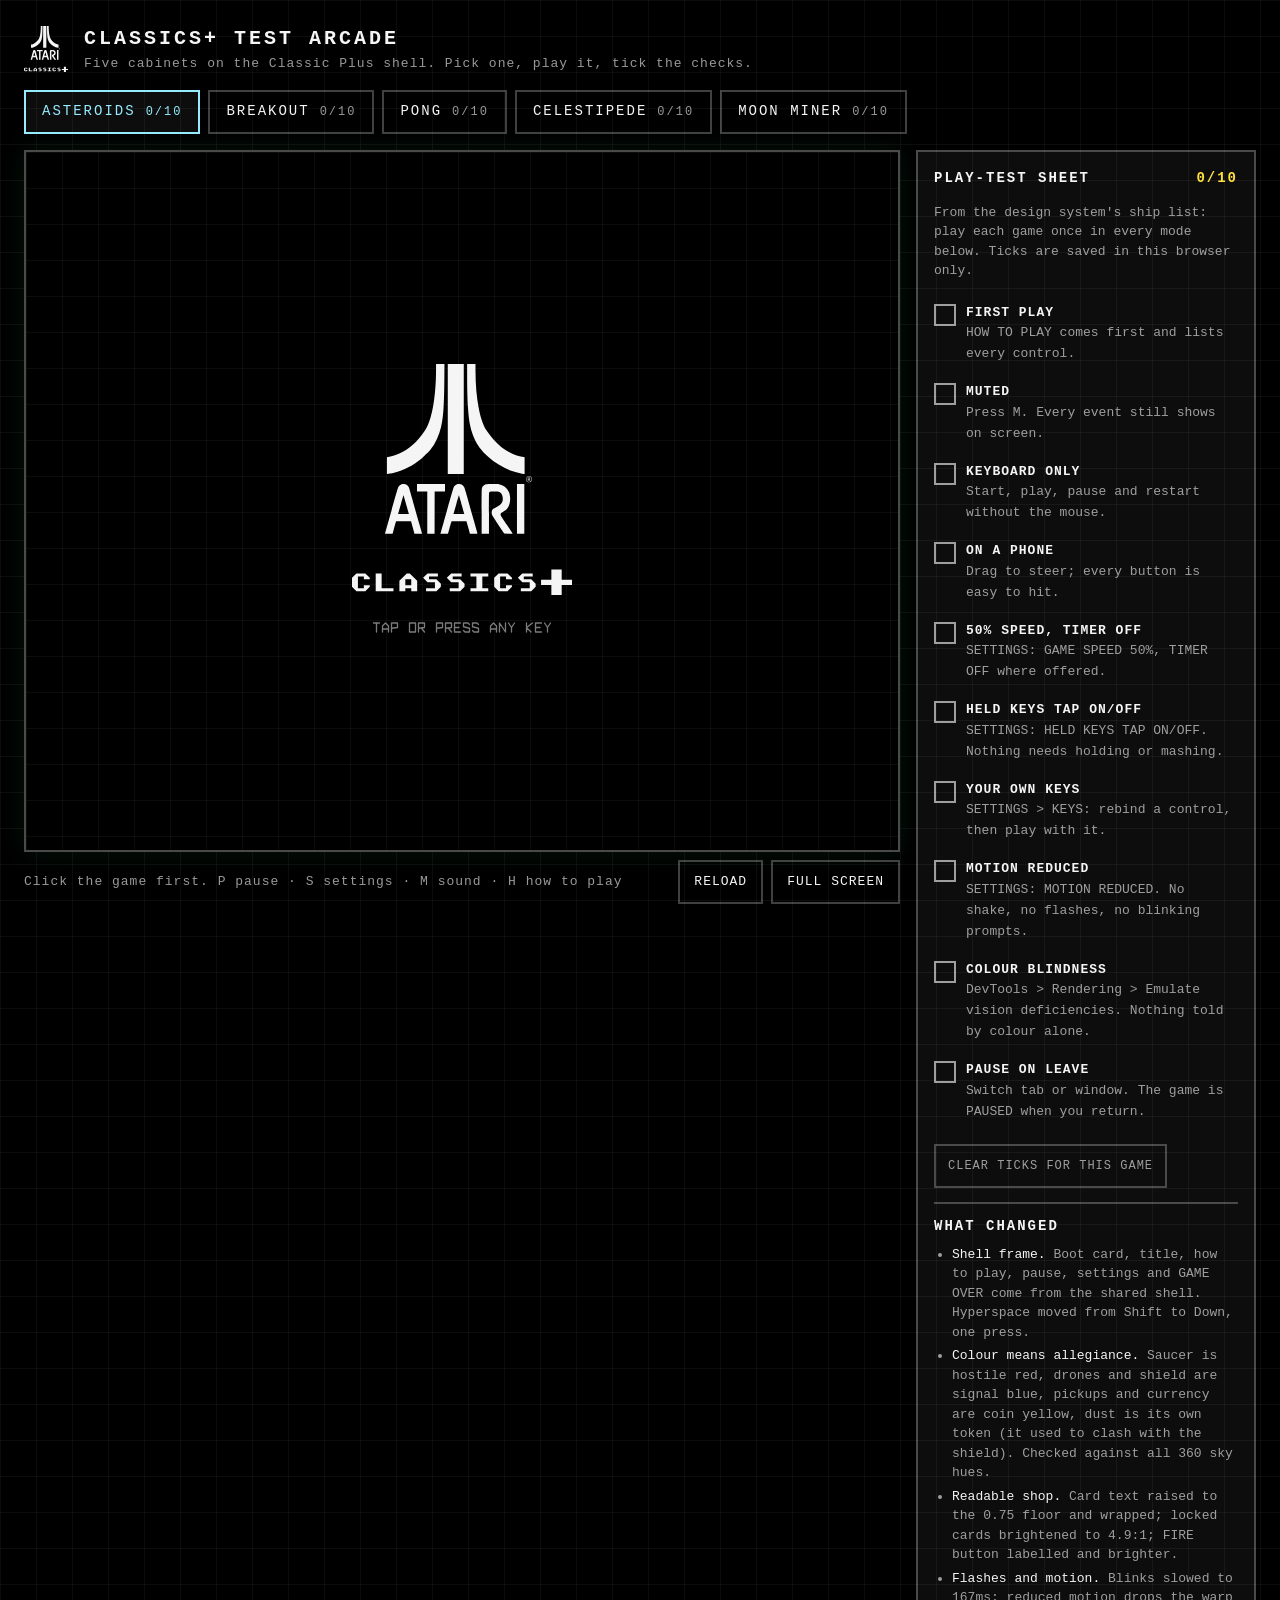
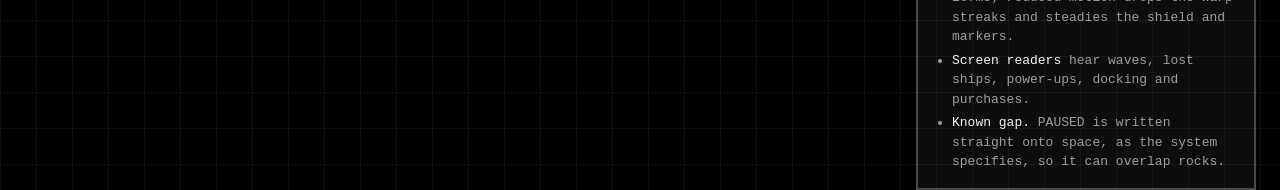
==== index.html @ 2d413c22 "Port the five Classics+ games onto the Classic Plus design system Asteroids, Breakout, Pong, Celesti" ====
<!doctype html>
<html lang="en">
<head><meta charset="utf-8"><meta name="viewport" content="width=device-width, initial-scale=1, viewport-fit=cover">
<title>Classics+ Test Arcade</title>
<style>
/* Layout: a cabinet row. Game picker across the top, the live cabinet left, the play-test sheet right; stacks on phones.
   Single dark look on purpose: the Classic Plus system is light on near-black. Values are the kit's tokens. */
:root {
  color-scheme: dark;
  --void: #000000;
  --field-night: #14120c;
  --ink: #f5f5f5;
  --ink-muted: rgba(255, 255, 255, 0.6);
  --signal: rgb(150, 235, 255);
  --coin: rgb(255, 225, 60);
  --frame: #4a4a4a;
  --card: rgba(255, 255, 255, 0.05);
  --card-edge: rgba(255, 255, 255, 0.6);
  --card-edge-off: rgba(255, 255, 255, 0.25);
  --grid-intro: rgba(245, 245, 245, 0.05);
  --halo: 0 0 24px rgba(57, 255, 136, 0.08);
  --mono: "Courier New", Courier, monospace;
}
html, body { height: 100%; }
body {
  background-color: var(--void);
  background-image: linear-gradient(var(--grid-intro) 1px, transparent 1px), linear-gradient(90deg, var(--grid-intro) 1px, transparent 1px);
  background-size: 36px 36px;
  color: var(--ink); font-family: var(--mono); font-size: 15px; line-height: 1.5;
  padding-inline: 16px; padding-block: 16px 24px; box-sizing: border-box;
}
* { box-sizing: border-box; }
.wrap { max-width: 1280px; margin: 0 auto; display: flex; flex-direction: column; gap: 16px; }

header { display: flex; align-items: center; gap: 16px; flex-wrap: wrap; }
header img { width: 44px; height: auto; display: block; }
h1 { margin: 0; font-size: 20px; letter-spacing: 3px; text-transform: uppercase; font-weight: 700; }
.sub { margin: 0; color: var(--ink-muted); font-size: 13px; letter-spacing: 1px; }

nav { display: flex; gap: 8px; flex-wrap: wrap; }
nav button {
  font: inherit; font-size: 14px; letter-spacing: 2px; text-transform: uppercase;
  min-height: 44px; padding: 0 16px; border-radius: 0; cursor: pointer;
  background: transparent; color: var(--ink); border: 2px solid var(--card-edge-off);
  display: inline-flex; align-items: center; gap: 10px;
}
nav button:hover { border-color: var(--card-edge); }
nav button[aria-selected="true"] { border-color: var(--signal); color: var(--signal); background: var(--card); }
nav button:focus-visible, .stage-tools button:focus-visible, .sheet input:focus-visible + span, a:focus-visible { outline: 2px solid var(--coin); outline-offset: 2px; }
.count { font-size: 12px; color: var(--ink-muted); font-variant-numeric: tabular-nums; }
nav button[aria-selected="true"] .count { color: var(--signal); }

main { display: grid; grid-template-columns: minmax(0, 1fr) 340px; gap: 16px; align-items: start; }
@media (max-width: 900px) { main { grid-template-columns: minmax(0, 1fr); } }

.stage { display: flex; flex-direction: column; gap: 8px; min-width: 0; }
.screen {
  position: relative; width: 100%; background: var(--void);
  border: 2px solid var(--frame); box-shadow: var(--halo);
  height: min(78vh, 760px); min-height: 420px;
}
.screen.portrait { max-width: 520px; margin: 0 auto; aspect-ratio: 420 / 680; height: auto; max-height: 80vh; min-height: 0; }
.screen iframe { position: absolute; inset: 0; width: 100%; height: 100%; border: 0; display: block; background: var(--void); }
.stage-tools { display: flex; gap: 8px; flex-wrap: wrap; align-items: center; justify-content: space-between; color: var(--ink-muted); font-size: 13px; }
.stage-tools .keys { letter-spacing: 1px; }
.stage-tools button, .stage-tools a {
  font: inherit; font-size: 13px; letter-spacing: 1px; text-transform: uppercase; min-height: 44px; padding: 0 14px;
  background: transparent; color: var(--ink); border: 2px solid var(--card-edge-off); border-radius: 0; cursor: pointer;
  display: inline-flex; align-items: center; text-decoration: none;
}
.stage-tools button:hover, .stage-tools a:hover { border-color: var(--card-edge); }
.tools-r { display: flex; gap: 8px; flex-wrap: wrap; }

.sheet { background: var(--card); border: 2px solid var(--card-edge-off); padding: 16px; display: flex; flex-direction: column; gap: 14px; min-width: 0; }
.sheet h2 { margin: 0; font-size: 14px; letter-spacing: 2px; text-transform: uppercase; display: flex; justify-content: space-between; gap: 8px; }
.sheet h2 .tally { color: var(--coin); font-variant-numeric: tabular-nums; }
.sheet p { margin: 0; color: var(--ink-muted); font-size: 13px; }
.sheet ol { list-style: none; margin: 0; padding: 0; display: flex; flex-direction: column; gap: 2px; }
.sheet label { display: grid; grid-template-columns: 22px minmax(0, 1fr); gap: 10px; align-items: start; min-height: 44px; padding: 8px 0; cursor: pointer; font-size: 14px; }
.sheet input { position: absolute; opacity: 0; width: 1px; height: 1px; }
.box { width: 22px; height: 22px; border: 2px solid var(--card-edge); display: grid; place-items: center; font-size: 15px; line-height: 1; color: var(--void); margin-top: 1px; }
.sheet input:checked + .box { background: var(--signal); border-color: var(--signal); }
.sheet input:checked + .box::after { content: "\2713"; font-weight: 700; }
.sheet input:checked ~ .txt b { color: var(--signal); }
.txt b { display: block; font-weight: 700; letter-spacing: 1px; text-transform: uppercase; font-size: 13px; }
.txt span { color: var(--ink-muted); font-size: 13px; }
.notes { border-top: 2px solid var(--card-edge-off); padding-top: 12px; display: flex; flex-direction: column; gap: 8px; }
.notes ul { margin: 0; padding-left: 18px; font-size: 13px; color: var(--ink-muted); display: flex; flex-direction: column; gap: 4px; }
.notes li b { color: var(--ink); font-weight: 400; }
.reset { align-self: flex-start; font: inherit; font-size: 12px; letter-spacing: 1px; text-transform: uppercase; min-height: 44px; padding: 0 12px; background: transparent; color: var(--ink-muted); border: 2px solid var(--card-edge-off); border-radius: 0; cursor: pointer; }
.reset:hover { color: var(--ink); border-color: var(--card-edge); }
.sr { position: absolute; width: 1px; height: 1px; overflow: hidden; clip: rect(0 0 0 0); white-space: nowrap; }
</style>
</head>
<body>

<div class="wrap">
  <header>
    <img src="kit/logo.svg" alt="Classics+ logo">
    <div>
      <h1>Classics+ Test Arcade</h1>
      <p class="sub">Five cabinets on the Classic Plus shell. Pick one, play it, tick the checks.</p>
    </div>
  </header>

  <nav role="tablist" aria-label="Games" id="tabs"></nav>

  <main>
    <section class="stage" aria-label="Game">
      <div class="screen" id="screen"><iframe id="frame" title="Game" allow="autoplay; fullscreen"></iframe></div>
      <div class="stage-tools">
        <span class="keys">Click the game first. P pause &middot; S settings &middot; M sound &middot; H how to play</span>
        <div class="tools-r">
          <button type="button" id="reload">Reload</button>
          <button type="button" id="full">Full screen</button>
        </div>
      </div>
    </section>

    <aside class="sheet" aria-labelledby="sheet-h">
      <h2 id="sheet-h"><span>Play-test sheet</span><span class="tally" id="tally">0/0</span></h2>
      <p>From the design system's ship list: play each game once in every mode below. Ticks are saved in this browser only.</p>
      <ol id="checks"></ol>
      <button type="button" class="reset" id="reset">Clear ticks for this game</button>
      <div class="notes">
        <h2><span>What changed</span></h2>
        <ul id="notes"></ul>
      </div>
    </aside>
  </main>
  <div class="sr" aria-live="polite" id="live"></div>
</div>

<script>
(function(){
var GAMES = [
  { id: 'asteroids', name: 'Asteroids', file: 'games/asteroids.html', shape: 'wide', notes: [] },
  { id: 'breakout', name: 'Breakout', file: 'games/breakout.html', shape: 'portrait', notes: [] },
  { id: 'pong', name: 'Pong', file: 'games/pong.html', shape: 'portrait', notes: [] },
  { id: 'celestipede', name: 'Celestipede', file: 'games/celestipede.html', shape: 'wide', notes: [] },
  { id: 'moonminer', name: 'Moon Miner', file: 'games/moonminer.html', shape: 'wide', notes: [] }
];
GAMES[1].notes = [
  '<b>Point notches.</b> Bricks show their value as notches: 1 yellow, 2 green, 3 orange, 4 red. Hard bricks get a frame, steel gets hatching. This closes the ladder&rsquo;s colour-only gap.',
  '<b>Shell frame.</b> Boot card, title, how to play, pause, settings and results come from the shared shell. Steering and tap-on/off work for the paddle.',
  '<b>Game time.</b> Physics stepped at 60Hz on shell time: pause freezes everything and GAME SPEED slows it.',
  '<b>Poem narrator</b> back on, one line at a time, read to screen readers. Lost balls and AREA COMPLETE are announced too.',
  '<b>Known gap.</b> Filled catch-meter slots use the kit&rsquo;s decorative faint ink (under 3:1); filled and empty slots also differ by shape.'
];
GAMES[2].notes = [
  '<b>Shell frame.</b> The game&rsquo;s own title, serve prompt, game-over screen and initials table are gone; the shell handles them and saves your best score.',
  '<b>Contrast.</b> Checked on every step of the colour-cycling ground. The purple peg read 2.6:1 and is now the kit&rsquo;s hard-brick colour.',
  '<b>Smash beam</b> is stepped bars, not a gradient, and can fire at most about 3 times a second.',
  '<b>Game time.</b> No more setTimeout: serves, combos and effects freeze on pause and slow with GAME SPEED.',
  '<b>Screen readers</b> hear points, lives lost and combos.',
  '<b>Known gap.</b> Drag puts the paddle where your finger is, so STEERING only changes keyboard speed.'
];
GAMES[0].notes = [
  '<b>Shell frame.</b> Boot card, title, how to play, pause, settings and GAME OVER come from the shared shell. Hyperspace moved from Shift to Down, one press.',
  '<b>Colour means allegiance.</b> Saucer is hostile red, drones and shield are signal blue, pickups and currency are coin yellow, dust is its own token (it used to clash with the shield). Checked against all 360 sky hues.',
  '<b>Readable shop.</b> Card text raised to the 0.75 floor and wrapped; locked cards brightened to 4.9:1; FIRE button labelled and brighter.',
  '<b>Flashes and motion.</b> Blinks slowed to 167ms; reduced motion drops the warp streaks and steadies the shield and markers.',
  '<b>Screen readers</b> hear waves, lost ships, power-ups, docking and purchases.',
  '<b>Known gap.</b> PAUSED is written straight onto space, as the system specifies, so it can overlap rocks.'
];
GAMES[3].notes = [
  '<b>No mashing.</b> FIRE autofires while down; with HELD KEYS on TAP ON/OFF one press keeps firing. On touch it fires on its own and you only drag.',
  '<b>Never colour alone.</b> Pickups carry a letter (M R S W B C), buff bars are lettered, two-hit comets show a second diamond, weak queen segments crack.',
  '<b>Flashes.</b> Explosions no longer cycle colours at 24 a second and the beam no longer flickers. Reduced motion cuts shake and star drift.',
  '<b>Shell frame.</b> Its own title, pause, game-over, initials table, sound button and test buttons are gone; your old best score carries over.',
  '<b>Messages STAY</b> holds the wave banner until you press Space or tap.',
  '<b>Known gap.</b> The blue saucer is an enemy drawn in the player&rsquo;s signal blue, kept for the game&rsquo;s look; its shape sets it apart.'
];
GAMES[4].notes = [
  '<b>Crashes end the run.</b> A crash or failed mission now goes to the shell&rsquo;s result screen; PLAY AGAIN retries the mission. Your campaign (map, credits, upgrades) is kept. N twice on the star map starts a new one.',
  '<b>Timer off</b> makes the drill clock stop for practice. <b>Messages STAY</b> holds the end-of-moon tally.',
  '<b>Never colour alone.</b> Gems carry marks by value, dug pads go grey and dashed, brittle decks are cracked, fuel says LOW.',
  '<b>Flashes.</b> Full-screen flashes are under 9% and at most 3 a second, and off under reduced motion, which also cuts shake and the post-casino double vision.',
  '<b>Controls.</b> S now opens settings, so WASD&rsquo;s S is gone; use Down. L leaves the shop or casino.',
  '<b>Known gaps.</b> Alert and hostile red can share a screen on moons with saucers or lava. The phosphor bloom is kept, and contrast was measured without it.'
];
var CHECKS = [
  ['First play', 'HOW TO PLAY comes first and lists every control.'],
  ['Muted', 'Press M. Every event still shows on screen.'],
  ['Keyboard only', 'Start, play, pause and restart without the mouse.'],
  ['On a phone', 'Drag to steer; every button is easy to hit.'],
  ['50% speed, timer off', 'SETTINGS: GAME SPEED 50%, TIMER OFF where offered.'],
  ['Held keys tap on/off', 'SETTINGS: HELD KEYS TAP ON/OFF. Nothing needs holding or mashing.'],
  ['Your own keys', 'SETTINGS > KEYS: rebind a control, then play with it.'],
  ['Motion reduced', 'SETTINGS: MOTION REDUCED. No shake, no flashes, no blinking prompts.'],
  ['Colour blindness', 'DevTools > Rendering > Emulate vision deficiencies. Nothing told by colour alone.'],
  ['Pause on leave', 'Switch tab or window. The game is PAUSED when you return.']
];
function load(k, d){ try { var v = localStorage.getItem(k); return v ? JSON.parse(v) : d; } catch (e) { return d; } }
function save(k, v){ try { localStorage.setItem(k, JSON.stringify(v)); } catch (e) {} }
var ticks = load('cpta:ticks', {});
var current = null;
var tabs = document.getElementById('tabs'), frame = document.getElementById('frame'), screen = document.getElementById('screen');
var live = document.getElementById('live');

function done(id){ var t = ticks[id] || {}; var n = 0; for (var k in t) if (t[k]) n++; return n; }
function renderTabs(){
  tabs.innerHTML = '';
  GAMES.forEach(function(g){
    var b = document.createElement('button');
    b.type = 'button'; b.setAttribute('role', 'tab'); b.id = 'tab-' + g.id;
    b.setAttribute('aria-selected', current && current.id === g.id ? 'true' : 'false');
    b.innerHTML = '<span>' + g.name + '</span><span class="count">' + done(g.id) + '/' + CHECKS.length + '</span>';
    b.addEventListener('click', function(){ select(g.id, true); });
    tabs.appendChild(b);
  });
}
function renderSheet(){
  var ol = document.getElementById('checks'); ol.innerHTML = '';
  var t = ticks[current.id] || {};
  CHECKS.forEach(function(c, i){
    var li = document.createElement('li');
    li.innerHTML = '<label><input type="checkbox" id="chk-' + i + '"' + (t[i] ? ' checked' : '') + '><span class="box" aria-hidden="true"></span><span class="txt"><b>' + c[0] + '</b><span>' + c[1] + '</span></span></label>';
    li.querySelector('input').addEventListener('change', function(e){
      ticks[current.id] = ticks[current.id] || {}; ticks[current.id][i] = e.target.checked; save('cpta:ticks', ticks);
      renderTabs(); tally();
    });
    ol.appendChild(li);
  });
  var ul = document.getElementById('notes'); ul.innerHTML = '';
  current.notes.forEach(function(n){ var li = document.createElement('li'); li.innerHTML = n; ul.appendChild(li); });
  tally();
}
function tally(){ document.getElementById('tally').textContent = done(current.id) + '/' + CHECKS.length; }
function select(id, focusGame){
  current = GAMES.filter(function(g){ return g.id === id; })[0] || GAMES[0];
  save('cpta:game', current.id);
  screen.className = 'screen' + (current.shape === 'portrait' ? ' portrait' : '');
  frame.title = current.name;
  frame.src = current.file;
  renderTabs(); renderSheet();
  live.textContent = current.name + ' loaded.';
  if (focusGame) frame.addEventListener('load', function f(){ frame.removeEventListener('load', f); try { frame.contentWindow.focus(); } catch (e) {} });
}
document.getElementById('reload').addEventListener('click', function(){ frame.src = current.file; });
document.getElementById('full').addEventListener('click', function(){
  var el = screen; var p = el.requestFullscreen ? el.requestFullscreen() : null;
  if (p && p.catch) p.catch(function(){});
});
document.getElementById('reset').addEventListener('click', function(){ ticks[current.id] = {}; save('cpta:ticks', ticks); renderTabs(); renderSheet(); });
tabs.addEventListener('keydown', function(e){
  if (e.key !== 'ArrowRight' && e.key !== 'ArrowLeft') return;
  var i = GAMES.indexOf(current) + (e.key === 'ArrowRight' ? 1 : -1);
  i = (i + GAMES.length) % GAMES.length; select(GAMES[i].id); document.getElementById('tab-' + GAMES[i].id).focus();
});
var hash = (location.hash || '').slice(1);
select(GAMES.some(function(g){ return g.id === hash; }) ? hash : load('cpta:game', 'asteroids'));
})();
</script>
</body>
</html>
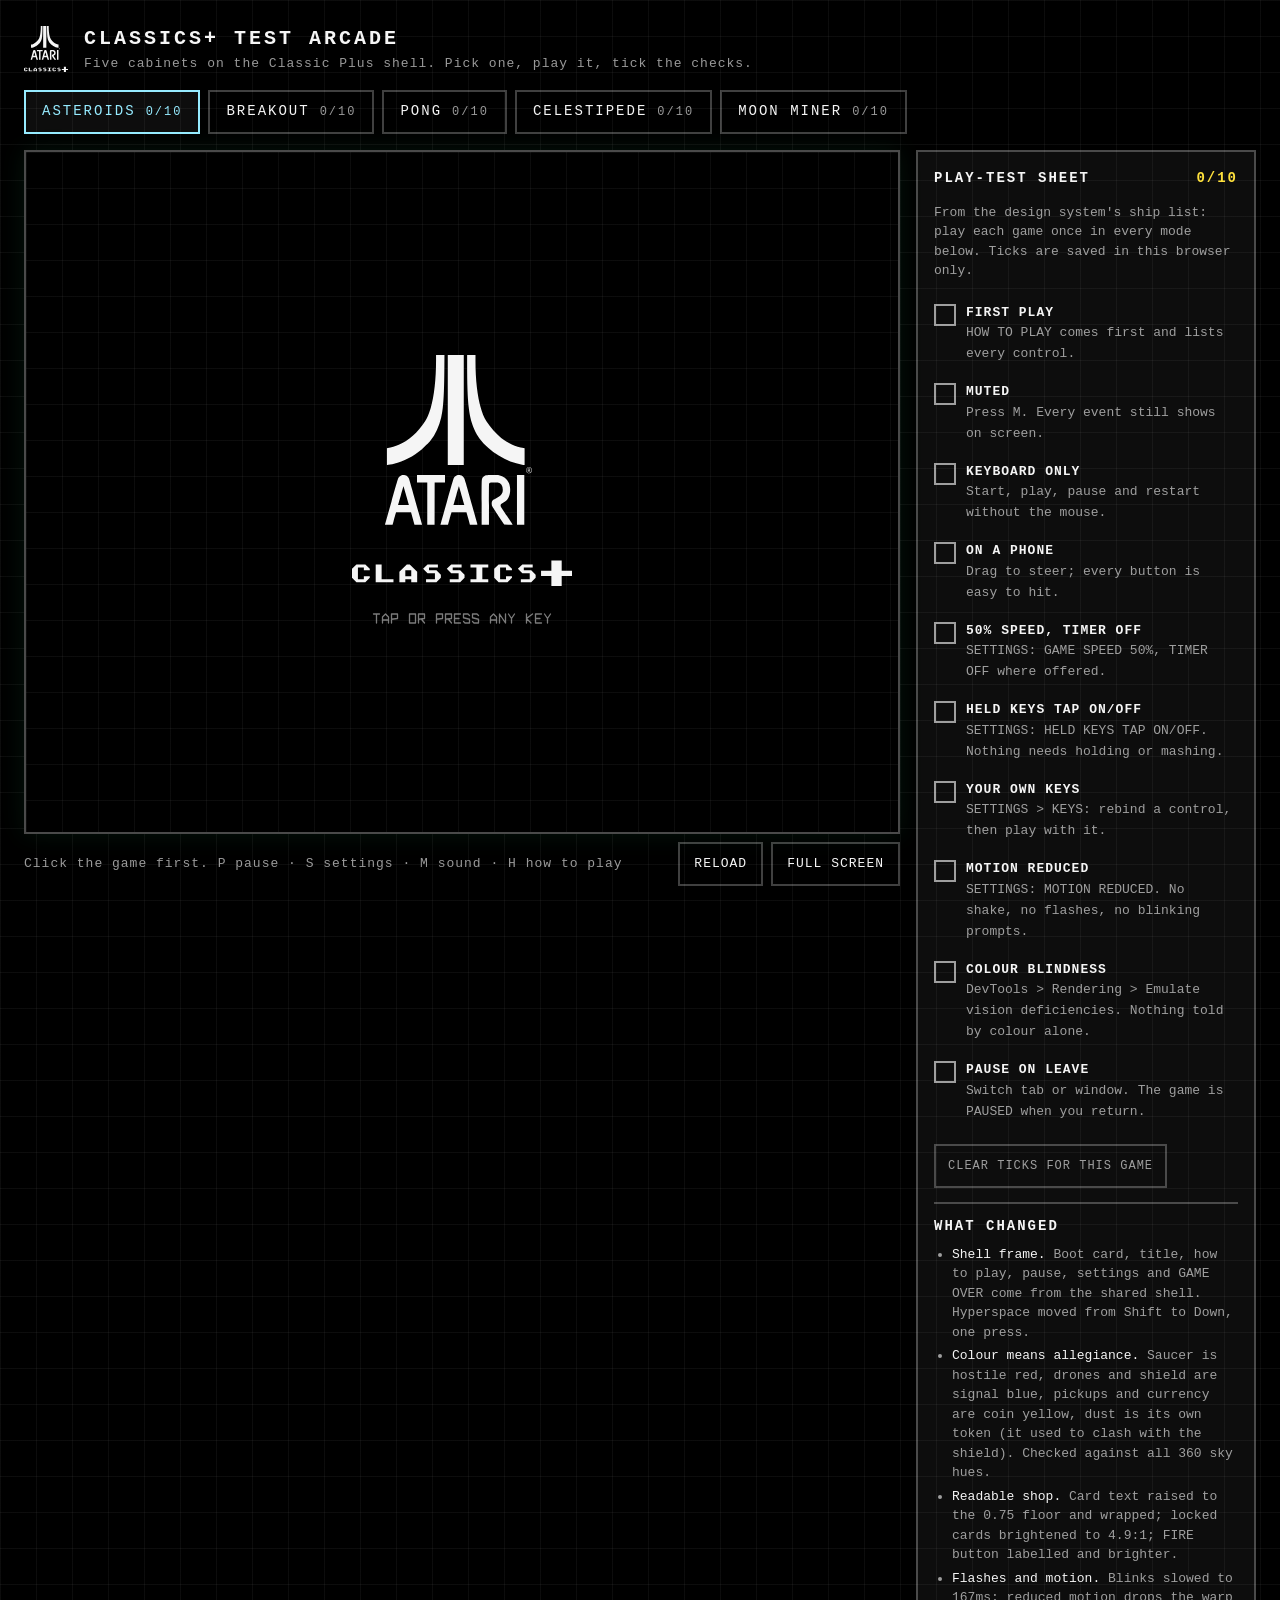
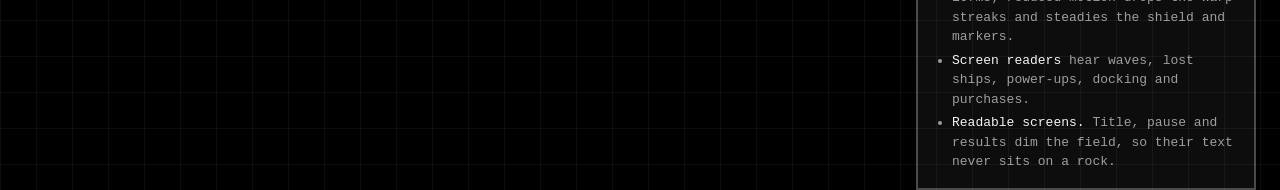
==== commit f500fd15: "Test Arcade: one cabinet size for every game The game box was 876x671 for wide games and 520x688 for" ====
--- a/index.html
+++ b/index.html
@@ -57,9 +57,9 @@
 .screen {
   position: relative; width: 100%; background: var(--void);
   border: 2px solid var(--frame); box-shadow: var(--halo);
-  height: min(78vh, 760px); min-height: 420px;
-}
-.screen.portrait { max-width: 520px; margin: 0 auto; aspect-ratio: 420 / 680; height: auto; max-height: 80vh; min-height: 0; }
+  height: min(76vh, 720px); min-height: 420px;
+}
+/* One cabinet for every game: same size and place whichever tab is open; a portrait game letterboxes inside it. */
 .screen iframe { position: absolute; inset: 0; width: 100%; height: 100%; border: 0; display: block; background: var(--void); }
 .stage-tools { display: flex; gap: 8px; flex-wrap: wrap; align-items: center; justify-content: space-between; color: var(--ink-muted); font-size: 13px; }
 .stage-tools .keys { letter-spacing: 1px; }
@@ -141,11 +141,11 @@
   { id: 'moonminer', name: 'Moon Miner', file: 'games/moonminer.html', shape: 'wide', notes: [] }
 ];
 GAMES[1].notes = [
-  '<b>Point notches.</b> Bricks show their value as notches: 1 yellow, 2 green, 3 orange, 4 red. Hard bricks get a frame, steel gets hatching. This closes the ladder&rsquo;s colour-only gap.',
+  '<b>Point notches.</b> Bricks show their value as notches: 1 yellow, 2 green, 3 orange, 4 red. Hard bricks get a frame, steel gets hatching. The design system now draws them for every brick wall.',
   '<b>Shell frame.</b> Boot card, title, how to play, pause, settings and results come from the shared shell. Steering and tap-on/off work for the paddle.',
   '<b>Game time.</b> Physics stepped at 60Hz on shell time: pause freezes everything and GAME SPEED slows it.',
   '<b>Poem narrator</b> back on, one line at a time, read to screen readers. Lost balls and AREA COMPLETE are announced too.',
-  '<b>Known gap.</b> Filled catch-meter slots use the kit&rsquo;s decorative faint ink (under 3:1); filled and empty slots also differ by shape.'
+  '<b>Catch meter.</b> Filled slots are now light grey at 4.5:1 on every sky step, empty ones an outline.'
 ];
 GAMES[2].notes = [
   '<b>Shell frame.</b> The game&rsquo;s own title, serve prompt, game-over screen and initials table are gone; the shell handles them and saves your best score.',
@@ -153,7 +153,7 @@
   '<b>Smash beam</b> is stepped bars, not a gradient, and can fire at most about 3 times a second.',
   '<b>Game time.</b> No more setTimeout: serves, combos and effects freeze on pause and slow with GAME SPEED.',
   '<b>Screen readers</b> hear points, lives lost and combos.',
-  '<b>Known gap.</b> Drag puts the paddle where your finger is, so STEERING only changes keyboard speed.'
+  '<b>Steering.</b> At 100% the paddle sits under your finger. At other STEERING settings a drag moves it by your finger&rsquo;s travel times the setting.'
 ];
 GAMES[0].notes = [
   '<b>Shell frame.</b> Boot card, title, how to play, pause, settings and GAME OVER come from the shared shell. Hyperspace moved from Shift to Down, one press.',
@@ -161,7 +161,7 @@
   '<b>Readable shop.</b> Card text raised to the 0.75 floor and wrapped; locked cards brightened to 4.9:1; FIRE button labelled and brighter.',
   '<b>Flashes and motion.</b> Blinks slowed to 167ms; reduced motion drops the warp streaks and steadies the shield and markers.',
   '<b>Screen readers</b> hear waves, lost ships, power-ups, docking and purchases.',
-  '<b>Known gap.</b> PAUSED is written straight onto space, as the system specifies, so it can overlap rocks.'
+  '<b>Readable screens.</b> Title, pause and results dim the field, so their text never sits on a rock.'
 ];
 GAMES[3].notes = [
   '<b>No mashing.</b> FIRE autofires while down; with HELD KEYS on TAP ON/OFF one press keeps firing. On touch it fires on its own and you only drag.',
@@ -169,7 +169,7 @@
   '<b>Flashes.</b> Explosions no longer cycle colours at 24 a second and the beam no longer flickers. Reduced motion cuts shake and star drift.',
   '<b>Shell frame.</b> Its own title, pause, game-over, initials table, sound button and test buttons are gone; your old best score carries over.',
   '<b>Messages STAY</b> holds the wave banner until you press Space or tap.',
-  '<b>Known gap.</b> The blue saucer is an enemy drawn in the player&rsquo;s signal blue, kept for the game&rsquo;s look; its shape sets it apart.'
+  '<b>Enemies look like enemies.</b> Both saucers are enemy red, never the player&rsquo;s blue. Colours were measured for colour blindness; the three close pairs are told apart by shape and letters.'
 ];
 GAMES[4].notes = [
   '<b>Crashes end the run.</b> A crash or failed mission now goes to the shell&rsquo;s result screen; PLAY AGAIN retries the mission. Your campaign (map, credits, upgrades) is kept. N twice on the star map starts a new one.',
@@ -177,7 +177,7 @@
   '<b>Never colour alone.</b> Gems carry marks by value, dug pads go grey and dashed, brittle decks are cracked, fuel says LOW.',
   '<b>Flashes.</b> Full-screen flashes are under 9% and at most 3 a second, and off under reduced motion, which also cuts shake and the post-casino double vision.',
   '<b>Controls.</b> S now opens settings, so WASD&rsquo;s S is gone; use Down. L leaves the shop or casino.',
-  '<b>Known gaps.</b> Alert and hostile red can share a screen on moons with saucers or lava. The phosphor bloom is kept, and contrast was measured without it.'
+  '<b>Two reds never mix.</b> On moons with saucers or lava, mistakes like LOW FUEL show in white with words and blinking. The glow was measured and toned down so text stays readable beside it.'
 ];
 var CHECKS = [
   ['First play', 'HOW TO PLAY comes first and lists every control.'],
@@ -230,7 +230,6 @@
 function select(id, focusGame){
   current = GAMES.filter(function(g){ return g.id === id; })[0] || GAMES[0];
   save('cpta:game', current.id);
-  screen.className = 'screen' + (current.shape === 'portrait' ? ' portrait' : '');
   frame.title = current.name;
   frame.src = current.file;
   renderTabs(); renderSheet();
